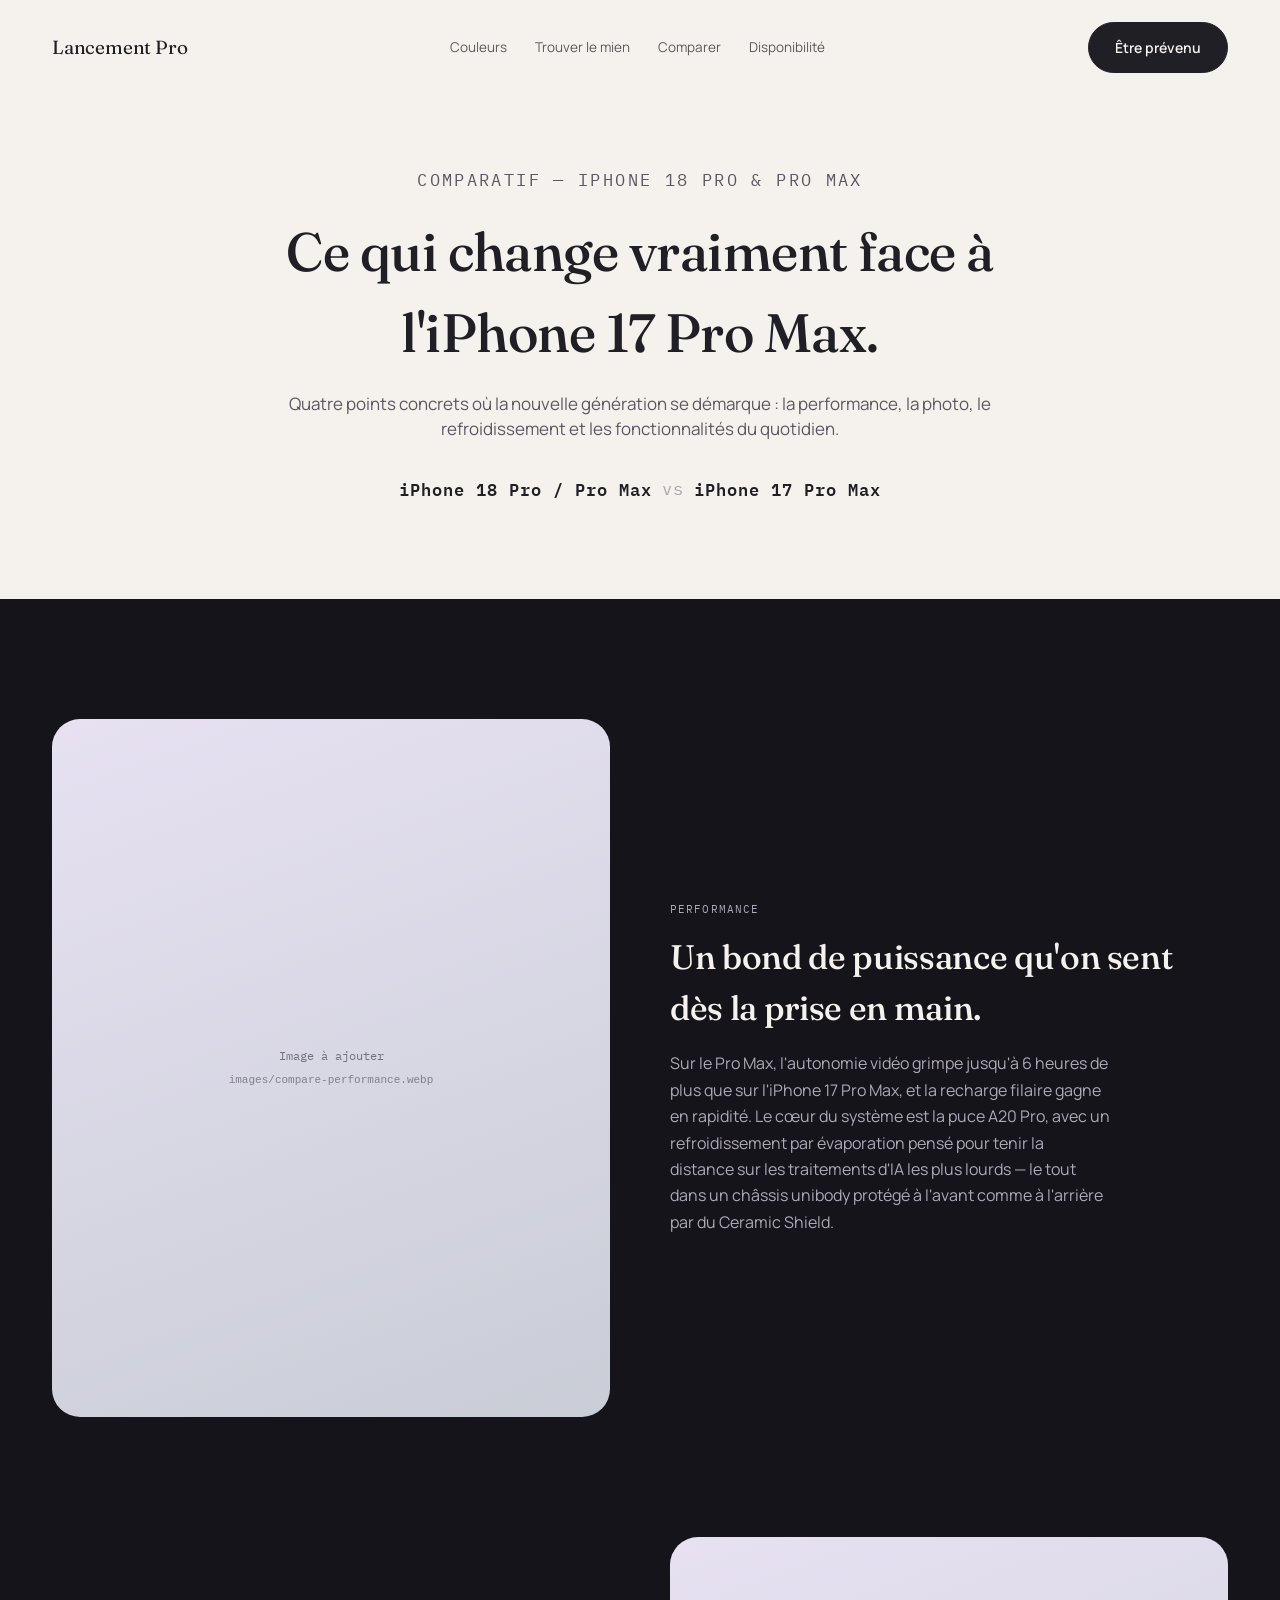
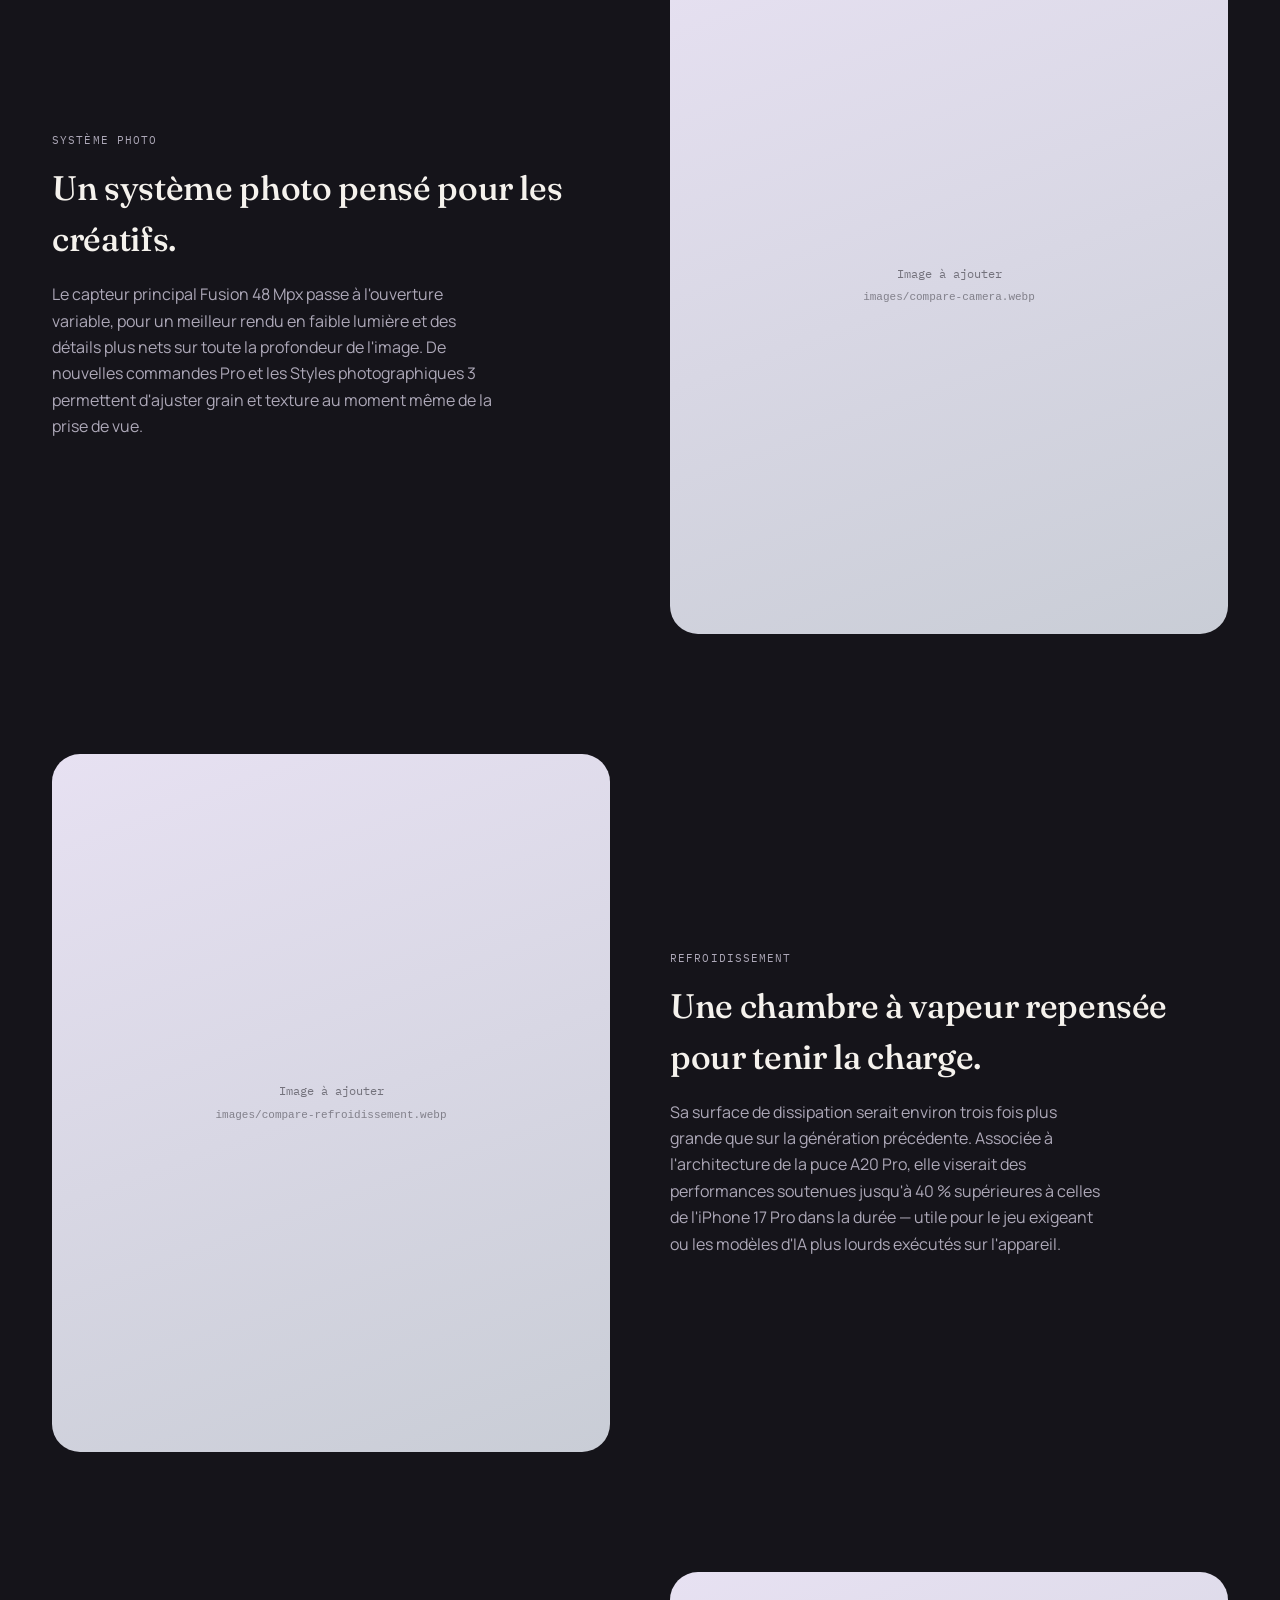
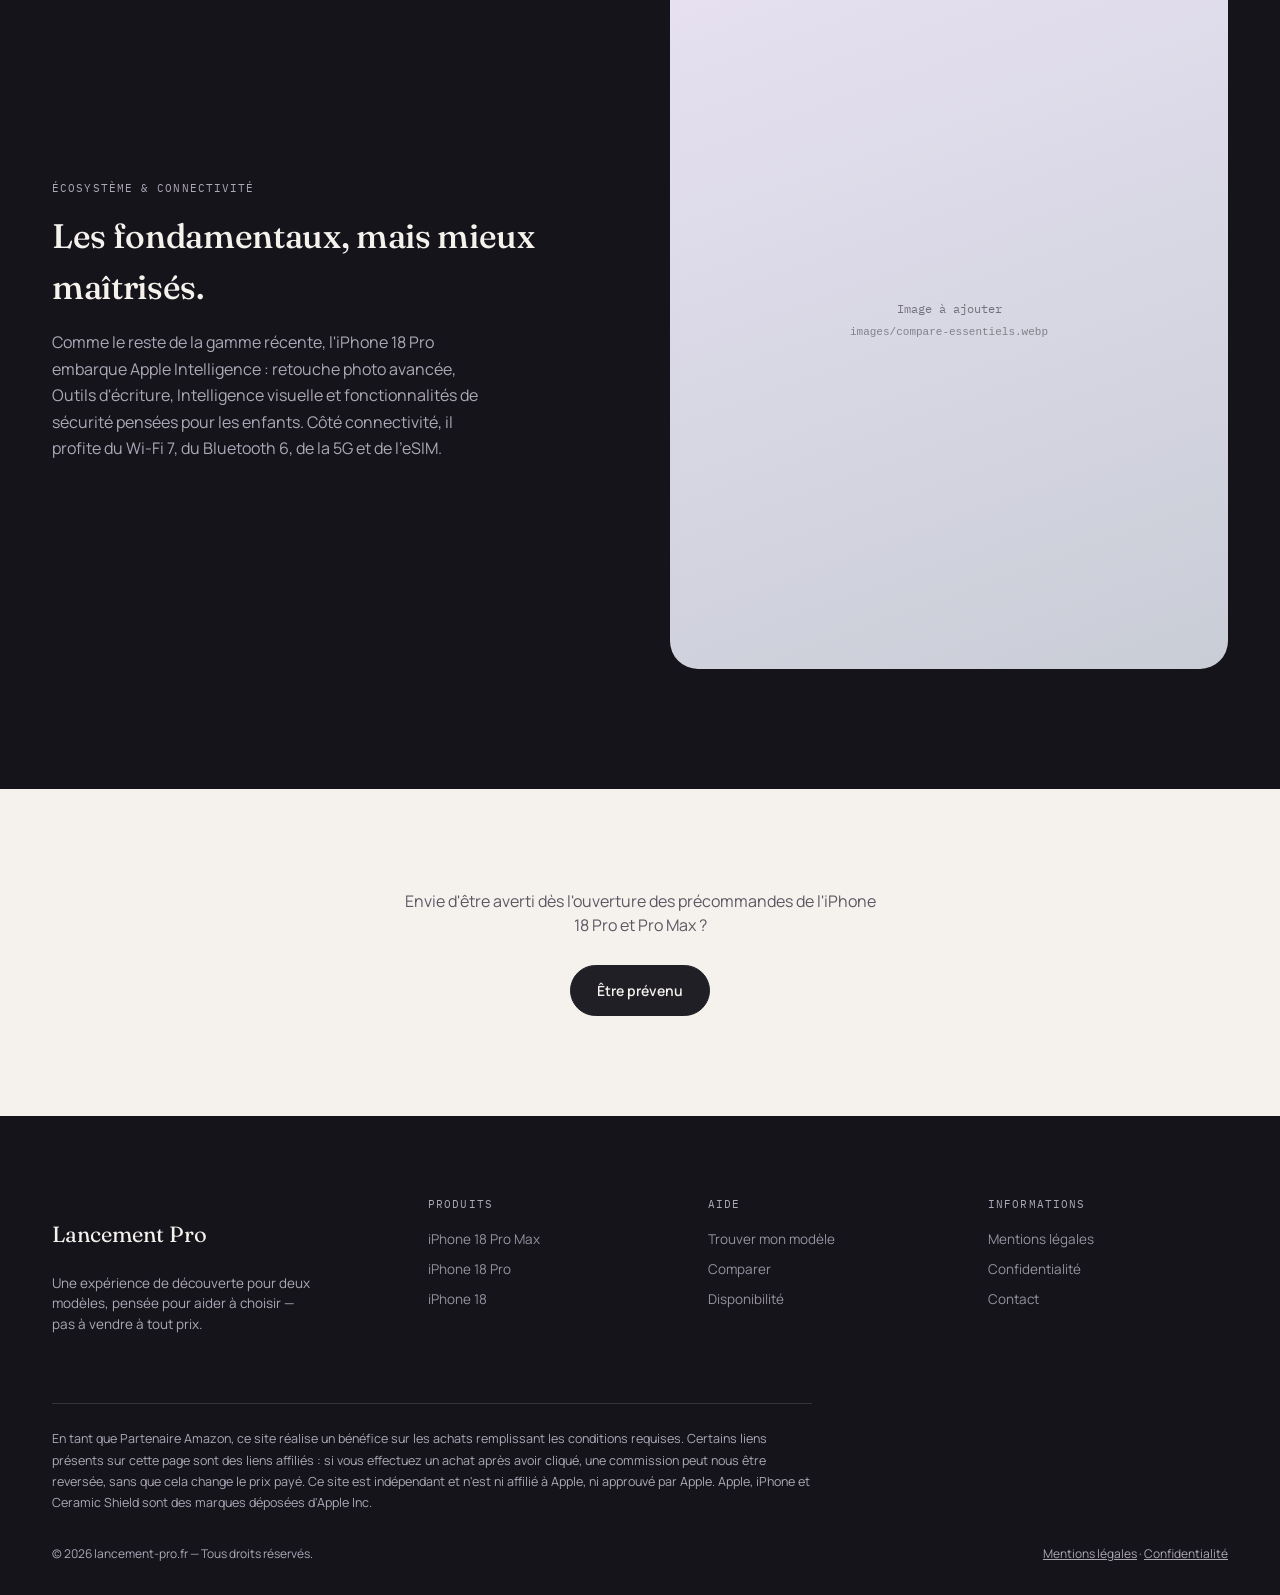
==== iphone-18-pro-vs-17-pro-max.html @ 3031c796 "Add files via upload" ====
<!DOCTYPE html>
<html lang="fr">
<head>
<meta charset="UTF-8">
<meta name="viewport" content="width=device-width, initial-scale=1.0">

<title>iPhone 18 Pro et Pro Max vs iPhone 17 Pro Max : ce qui change</title>
<meta name="description" content="Performance, photo, refroidissement et fonctionnalités : les quatre points où l'iPhone 18 Pro et Pro Max se démarquent réellement de l'iPhone 17 Pro Max.">
<link rel="canonical" href="https://www.lancement-pro.fr/iphone-18-pro-vs-17-pro-max.html">
<meta name="robots" content="index, follow, max-image-preview:large">
<meta name="theme-color" content="#F5F2ED">

<meta property="og:type" content="website">
<meta property="og:locale" content="fr_FR">
<meta property="og:site_name" content="Lancement Pro">
<meta property="og:title" content="iPhone 18 Pro et Pro Max vs iPhone 17 Pro Max : ce qui change">
<meta property="og:description" content="Performance, photo, refroidissement et fonctionnalités : ce que la nouvelle génération apporte réellement en plus.">
<meta property="og:url" content="https://www.lancement-pro.fr/iphone-18-pro-vs-17-pro-max.html">
<meta property="og:image" content="https://www.lancement-pro.fr/images/hero-iphone-18-pro-max.webp">

<link rel="icon" href="/favicon.ico" sizes="any">
<link rel="icon" href="/favicon.svg" type="image/svg+xml">
<link rel="apple-touch-icon" href="/apple-touch-icon.png">

<link rel="preconnect" href="https://fonts.googleapis.com">
<link rel="preconnect" href="https://fonts.gstatic.com" crossorigin>
<link rel="preload" as="style" href="https://fonts.googleapis.com/css2?family=Fraunces:ital,opsz,wght@0,9..144,300;0,9..144,400;0,9..144,500;0,9..144,600;1,9..144,400;1,9..144,500&family=Manrope:wght@400;500;600;700&family=IBM+Plex+Mono:wght@400;500&display=swap">
<link rel="stylesheet" href="https://fonts.googleapis.com/css2?family=Fraunces:ital,opsz,wght@0,9..144,300;0,9..144,400;0,9..144,500;0,9..144,600;1,9..144,400;1,9..144,500&family=Manrope:wght@400;500;600;700&family=IBM+Plex+Mono:wght@400;500&display=swap" media="print" onload="this.media='all'">
<noscript><link rel="stylesheet" href="https://fonts.googleapis.com/css2?family=Fraunces:ital,opsz,wght@0,9..144,300;0,9..144,400;0,9..144,500;0,9..144,600;1,9..144,400;1,9..144,500&family=Manrope:wght@400;500;600;700&family=IBM+Plex+Mono:wght@400;500&display=swap"></noscript>

<script>document.documentElement.classList.add('js');</script>

<style>
:root{
  --ivoire:#F5F2ED;
  --ivoire-2:#EFEBE3;
  --encre:#15141A;
  --lavande:#E7E1F2;
  --argent:#C9CDD6;
  --mauve:#8E76A8;
  --accent: var(--mauve);
  --text-ink:#201F26;
  --text-ink-soft:#5B5864;
  --text-light:#F5F2ED;
  --text-light-soft:#ADA8B8;
  --line: rgba(32,31,38,0.12);
  --line-light: rgba(245,242,237,0.14);
  --radius-m:14px;
  --radius-l:28px;
  --ease: cubic-bezier(.22,1,.36,1);
  --font-display:"Fraunces", ui-serif, Georgia, serif;
  --font-body:"Manrope", ui-sans-serif, system-ui, sans-serif;
  --font-mono:"IBM Plex Mono", ui-monospace, monospace;
}
*,*::before,*::after{box-sizing:border-box;}
html{scroll-behavior:smooth;}
@media (prefers-reduced-motion: reduce){
  html{scroll-behavior:auto;}
  *,*::before,*::after{animation-duration:0.01ms !important;animation-iteration-count:1 !important;transition-duration:0.01ms !important;scroll-behavior:auto !important;}
}
body{margin:0;background:var(--ivoire);color:var(--text-ink);font-family:var(--font-body);font-size:16px;line-height:1.5;-webkit-font-smoothing:antialiased;overflow-x:hidden;}
img{max-width:100%;display:block;height:auto;}
a{color:inherit;}
button{font-family:inherit;}
::selection{background:color-mix(in srgb, var(--accent) 22%, transparent);}

.wrap{max-width:1240px;margin:0 auto;padding:0 32px;}
@media (max-width:720px){.wrap{padding:0 20px;}}

.sr-only{position:absolute;width:1px;height:1px;padding:0;margin:-1px;overflow:hidden;clip:rect(0,0,0,0);white-space:nowrap;border:0;}
.skip-link{position:absolute;left:16px;top:-60px;z-index:300;background:var(--encre);color:var(--text-light);padding:12px 20px;border-radius:999px;font-size:13px;text-decoration:none;transition:top .2s var(--ease);}
.skip-link:focus{top:16px;}

.eyebrow{font-family:var(--font-mono);font-size:11px;letter-spacing:0.14em;text-transform:uppercase;color:var(--text-ink-soft);}
.eyebrow.on-dark{color:var(--text-light-soft);}
h1,h2,h3{font-family:var(--font-display);font-weight:500;letter-spacing:-0.01em;margin:0;}

.btn{display:inline-flex;align-items:center;gap:10px;padding:14px 26px;border-radius:999px;border:1px solid var(--text-ink);background:transparent;color:var(--text-ink);font-family:var(--font-body);font-weight:600;font-size:14px;cursor:pointer;text-decoration:none;transition:background .35s var(--ease), color .35s var(--ease), border-color .35s var(--ease), transform .2s var(--ease);}
.btn:hover{background:var(--text-ink);color:var(--ivoire);}
.btn:active{transform:scale(0.98);}
.btn:focus-visible{outline:2px solid var(--accent);outline-offset:3px;}
.btn.primary{background:var(--text-ink);color:var(--ivoire);}
.btn.primary:hover{background:var(--accent);border-color:var(--accent);color:var(--encre);}
.btn.on-dark{border-color:var(--text-light);color:var(--text-light);}
.btn.on-dark:hover{background:var(--text-light);color:var(--encre);}

/* ================= NAV (identique à la page d'accueil) ================= */
header.site-nav{position:fixed;top:0;left:0;right:0;z-index:100;padding:22px 0;transition:padding .4s var(--ease), background .4s var(--ease), border-color .4s var(--ease);border-bottom:1px solid transparent;}
header.site-nav.scrolled{padding:14px 0;background:rgba(245,242,237,0.86);backdrop-filter:blur(14px);-webkit-backdrop-filter:blur(14px);border-color:var(--line);}
.nav-inner{display:flex;align-items:center;justify-content:space-between;gap:24px;}
.nav-mark{font-family:var(--font-display);font-size:19px;letter-spacing:-0.01em;text-decoration:none;}
.nav-links{display:flex;gap:28px;list-style:none;margin:0;padding:0;font-size:13.5px;}
.nav-item-hidden{display:none;}
.nav-links a{text-decoration:none;opacity:.72;transition:opacity .25s;}
.nav-links a:hover,.nav-links a:focus-visible{opacity:1;}
.nav-cta{display:flex;align-items:center;gap:14px;}
.nav-toggle{display:none;align-items:center;justify-content:center;width:44px;height:44px;padding:0;background:none;border:1px solid var(--line);border-radius:999px;cursor:pointer;transition:background .25s, border-color .25s;}
.nav-toggle:focus-visible{outline:2px solid var(--accent);outline-offset:3px;}
.nav-toggle .bars{position:relative;width:18px;height:12px;display:block;}
.nav-toggle .bars span{position:absolute;left:0;width:100%;height:1.5px;background:var(--text-ink);border-radius:2px;transition:transform .3s var(--ease), opacity .2s var(--ease);}
.nav-toggle .bars span:nth-child(1){top:0;}
.nav-toggle .bars span:nth-child(2){top:5px;}
.nav-toggle .bars span:nth-child(3){top:10px;}
.nav-toggle[aria-expanded="true"] .bars span:nth-child(1){transform:translateY(5px) rotate(45deg);}
.nav-toggle[aria-expanded="true"] .bars span:nth-child(2){opacity:0;}
.nav-toggle[aria-expanded="true"] .bars span:nth-child(3){transform:translateY(-5px) rotate(-45deg);}
.nav-panel{display:none;position:fixed;inset:0;z-index:99;background:var(--ivoire);padding:104px 20px 40px;overflow-y:auto;opacity:0;transform:translateY(-12px);transition:opacity .3s var(--ease), transform .3s var(--ease);}
.nav-panel.open{opacity:1;transform:translateY(0);}
.nav-panel ul{list-style:none;margin:0;padding:0;display:flex;flex-direction:column;gap:4px;}
.nav-panel a:not(.btn){display:block;padding:16px 0;font-family:var(--font-display);font-size:26px;font-weight:500;letter-spacing:-0.01em;text-decoration:none;border-bottom:1px solid var(--line);}
.nav-panel a:not(.btn):focus-visible{outline:2px solid var(--accent);outline-offset:2px;}
.nav-panel .btn{margin-top:28px;width:100%;justify-content:center;}
body.nav-open{overflow:hidden;}
@media (max-width:860px){
  .nav-links{display:none;}
  .nav-cta .btn{display:none;}
  .nav-toggle{display:inline-flex;}
  .nav-panel:not([hidden]){display:block;}
}
@supports (padding: max(0px)){
  header.site-nav{padding-left:max(0px, env(safe-area-inset-left));padding-right:max(0px, env(safe-area-inset-right));}
}

/* ================= REVEAL ================= */
.js .reveal{opacity:0;transform:translateY(28px);transition:opacity .9s var(--ease), transform .9s var(--ease);}
.js .reveal.in{opacity:1;transform:translateY(0);}

/* ================= INTRO ================= */
main{padding-top:150px;}
.intro-head{max-width:720px;margin:0 auto 8px;text-align:center;}
.intro-head h1{font-size:clamp(32px,4.6vw,54px);margin-top:16px;}
.intro-head p{margin-top:18px;color:var(--text-ink-soft);font-size:17px;}
.compare-vs-chip{
  display:inline-flex;align-items:center;gap:10px;margin-top:28px;
  font-family:var(--font-mono);font-size:12px;letter-spacing:.06em;
  color:var(--text-ink-soft);
}
.compare-vs-chip strong{color:var(--text-ink);font-weight:600;}
.compare-vs-chip span.sep{opacity:.5;}

/* ================= SECTIONS IMAGE / TEXTE ================= */
.dark-section{background:var(--encre);color:var(--text-light);padding:120px 0;margin-top:80px;}
@media (max-width:720px){.dark-section{padding:80px 0;}}
.moment{display:grid;grid-template-columns:1fr 1fr;gap:60px;align-items:center;}
.moment:nth-of-type(even){direction:rtl;}
.moment:nth-of-type(even) > *{direction:ltr;}
@media (max-width:900px){.moment,.moment:nth-of-type(even){grid-template-columns:1fr;direction:ltr;gap:36px;}}
.moment + .moment{margin-top:120px;}
@media (max-width:900px){.moment + .moment{margin-top:80px;}}
.moment-media{aspect-ratio:4/5;border-radius:var(--radius-l);background:linear-gradient(160deg, var(--lavande), var(--argent));position:relative;overflow:hidden;}
.moment-media img{width:100%;height:100%;object-fit:cover;}
.compare-media-ph{
  display:none;position:absolute;inset:0;align-items:center;justify-content:center;flex-direction:column;
  text-align:center;gap:6px;padding:24px;
  font-family:var(--font-mono);font-size:12px;line-height:1.6;color:rgba(32,31,38,0.55);
}
.compare-media-ph code{font-size:11px;opacity:.85;}
.moment-tag{font-family:var(--font-mono);font-size:11px;letter-spacing:.1em;text-transform:uppercase;color:var(--text-light-soft);}
.moment-copy h3{font-size:clamp(24px,3.2vw,34px);margin-top:14px;}
.moment-copy p{margin-top:16px;color:var(--text-light-soft);max-width:440px;line-height:1.65;}

/* ================= CTA DE FIN ================= */
.compare-end{padding:100px 0;text-align:center;}
.compare-end p{color:var(--text-ink-soft);max-width:480px;margin:0 auto 28px;font-size:16px;}

/* ================= FOOTER ================= */
footer{background:var(--encre);color:var(--text-light-soft);padding:80px 0 32px;}
.footer-grid{display:grid;grid-template-columns:1.4fr repeat(3,1fr);gap:40px;}
@media (max-width:800px){.footer-grid{grid-template-columns:1fr 1fr;}}
.footer-mark{font-family:var(--font-display);font-size:22px;color:var(--text-light);}
.footer-intro{margin-top:14px;max-width:260px;font-size:13.5px;}
.footer-col h2{font-family:var(--font-mono);font-size:11px;font-weight:400;letter-spacing:.1em;text-transform:uppercase;color:var(--text-light-soft);margin:0 0 16px;}
.footer-col ul{list-style:none;padding:0;margin:0;display:flex;flex-direction:column;gap:10px;font-size:13.5px;}
.footer-col a{text-decoration:none;opacity:.85;}
.footer-col a:hover,.footer-col a:focus-visible{opacity:1;text-decoration:underline;}
.footer-disclosure{margin-top:56px;padding-top:24px;border-top:1px solid var(--line-light);font-size:12.5px;line-height:1.7;max-width:760px;}
.footer-disclosure a{color:var(--text-light);}
.footer-bottom{margin-top:32px;display:flex;justify-content:space-between;flex-wrap:wrap;gap:12px;font-size:12px;}

@media (max-width:380px){.wrap{padding:0 16px;}}
</style>
</head>
<body>

<a href="#contenu" class="skip-link">Aller au contenu principal</a>

<!-- ================= NAV ================= -->
<header class="site-nav" id="siteNav">
  <div class="wrap nav-inner">
    <a href="index.html#top" class="nav-mark">Lancement Pro</a>
    <nav aria-label="Navigation principale">
      <ul class="nav-links">
        <li class="nav-item-hidden"><a href="index.html#pro-max">Pro Max</a></li>
        <li><a href="index.html#couleurs">Couleurs</a></li>
        <li><a href="index.html#diagnostic">Trouver le mien</a></li>
        <li><a href="iphone-18-pro-vs-17-pro-max.html" aria-current="page">Comparer</a></li>
        <li><a href="index.html#disponibilite">Disponibilité</a></li>
      </ul>
    </nav>
    <div class="nav-cta">
      <a href="index.html#disponibilite" class="btn primary">Être prévenu</a>
      <button type="button" class="nav-toggle" id="navToggle" aria-expanded="false" aria-controls="navPanel" aria-label="Ouvrir le menu">
        <span class="bars" aria-hidden="true"><span></span><span></span><span></span></span>
      </button>
    </div>
  </div>
</header>

<div class="nav-panel" id="navPanel" hidden>
  <nav aria-label="Navigation mobile">
    <ul>
      <li class="nav-item-hidden"><a href="index.html#pro-max">Pro Max</a></li>
      <li><a href="index.html#couleurs">Couleurs</a></li>
      <li><a href="index.html#diagnostic">Trouver le mien</a></li>
      <li><a href="iphone-18-pro-vs-17-pro-max.html" aria-current="page">Comparer</a></li>
      <li><a href="index.html#disponibilite">Disponibilité</a></li>
      <li><a href="index.html#ecosysteme">Autour de l'iPhone</a></li>
    </ul>
    <a href="index.html#disponibilite" class="btn primary">Être prévenu</a>
  </nav>
</div>

<main id="contenu">

<section>
  <div class="wrap">
    <div class="intro-head reveal">
      <p class="eyebrow">Comparatif — iPhone 18 Pro &amp; Pro Max</p>
      <h1>Ce qui change vraiment face à l'iPhone 17 Pro Max.</h1>
      <p>Quatre points concrets où la nouvelle génération se démarque : la performance, la photo, le refroidissement et les fonctionnalités du quotidien.</p>
      <p class="compare-vs-chip"><strong>iPhone 18 Pro / Pro Max</strong><span class="sep">vs</span><strong>iPhone 17 Pro Max</strong></p>
    </div>
  </div>
</section>

<!-- ================= SECTIONS IMAGE / TEXTE ================= -->
<section class="dark-section">
  <div class="wrap">

    <div class="moment reveal">
      <div class="moment-media">
        <img src="images/compare-performance.webp" alt="iPhone 18 Pro Max, puce A20 Pro et système photo Fusion 48 Mpx" loading="lazy" decoding="async" onerror="this.style.display='none'; this.nextElementSibling.style.display='flex';">
        <span class="compare-media-ph">Image à ajouter<br><code>images/compare-performance.webp</code></span>
      </div>
      <div class="moment-copy">
        <p class="moment-tag">Performance</p>
        <h3>Un bond de puissance qu'on sent dès la prise en main.</h3>
        <p>Sur le Pro Max, l'autonomie vidéo grimpe jusqu'à 6 heures de plus que sur l'iPhone 17 Pro Max, et la recharge filaire gagne en rapidité. Le cœur du système est la puce A20 Pro, avec un refroidissement par évaporation pensé pour tenir la distance sur les traitements d'IA les plus lourds — le tout dans un châssis unibody protégé à l'avant comme à l'arrière par du Ceramic Shield.</p>
      </div>
    </div>

    <div class="moment reveal">
      <div class="moment-media">
        <img src="images/compare-camera.webp" alt="Module photo Fusion 48 Mpx à ouverture variable de l'iPhone 18 Pro" loading="lazy" decoding="async" onerror="this.style.display='none'; this.nextElementSibling.style.display='flex';">
        <span class="compare-media-ph">Image à ajouter<br><code>images/compare-camera.webp</code></span>
      </div>
      <div class="moment-copy">
        <p class="moment-tag">Système photo</p>
        <h3>Un système photo pensé pour les créatifs.</h3>
        <p>Le capteur principal Fusion 48 Mpx passe à l'ouverture variable, pour un meilleur rendu en faible lumière et des détails plus nets sur toute la profondeur de l'image. De nouvelles commandes Pro et les Styles photographiques 3 permettent d'ajuster grain et texture au moment même de la prise de vue.</p>
      </div>
    </div>

    <div class="moment reveal">
      <div class="moment-media">
        <img src="images/compare-refroidissement.webp" alt="Chambre à vapeur agrandie de l'iPhone 18 Pro" loading="lazy" decoding="async" onerror="this.style.display='none'; this.nextElementSibling.style.display='flex';">
        <span class="compare-media-ph">Image à ajouter<br><code>images/compare-refroidissement.webp</code></span>
      </div>
      <div class="moment-copy">
        <p class="moment-tag">Refroidissement</p>
        <h3>Une chambre à vapeur repensée pour tenir la charge.</h3>
        <p>Sa surface de dissipation serait environ trois fois plus grande que sur la génération précédente. Associée à l'architecture de la puce A20 Pro, elle viserait des performances soutenues jusqu'à 40&nbsp;% supérieures à celles de l'iPhone 17 Pro dans la durée — utile pour le jeu exigeant ou les modèles d'IA plus lourds exécutés sur l'appareil.</p>
      </div>
    </div>

    <div class="moment reveal">
      <div class="moment-media">
        <img src="images/compare-essentiels.webp" alt="Apple Intelligence et connectivité de l'iPhone 18 Pro" loading="lazy" decoding="async" onerror="this.style.display='none'; this.nextElementSibling.style.display='flex';">
        <span class="compare-media-ph">Image à ajouter<br><code>images/compare-essentiels.webp</code></span>
      </div>
      <div class="moment-copy">
        <p class="moment-tag">Écosystème &amp; connectivité</p>
        <h3>Les fondamentaux, mais mieux maîtrisés.</h3>
        <p>Comme le reste de la gamme récente, l'iPhone 18 Pro embarque Apple Intelligence&nbsp;: retouche photo avancée, Outils d'écriture, Intelligence visuelle et fonctionnalités de sécurité pensées pour les enfants. Côté connectivité, il profite du Wi-Fi 7, du Bluetooth 6, de la 5G et de l'eSIM.</p>
      </div>
    </div>

  </div>
</section>

<section class="compare-end">
  <div class="wrap">
    <p>Envie d'être averti dès l'ouverture des précommandes de l'iPhone 18 Pro et Pro Max&nbsp;?</p>
    <a href="index.html#disponibilite" class="btn primary">Être prévenu</a>
  </div>
</section>

</main>

<footer>
  <div class="wrap">
    <div class="footer-grid">
      <div>
        <p class="footer-mark">Lancement Pro</p>
        <p class="footer-intro">Une expérience de découverte pour deux modèles, pensée pour aider à choisir — pas à vendre à tout prix.</p>
      </div>
      <div class="footer-col">
        <h2>Produits</h2>
        <ul>
          <li><a href="index.html#pro-max">iPhone 18 Pro Max</a></li>
          <li><a href="index.html#comparer">iPhone 18 Pro</a></li>
          <li><a href="index.html#disponibilite">iPhone 18</a></li>
        </ul>
      </div>
      <div class="footer-col">
        <h2>Aide</h2>
        <ul>
          <li><a href="index.html#diagnostic">Trouver mon modèle</a></li>
          <li><a href="index.html#comparer">Comparer</a></li>
          <li><a href="index.html#disponibilite">Disponibilité</a></li>
        </ul>
      </div>
      <div class="footer-col">
        <h2>Informations</h2>
        <ul>
          <li><a href="mentions-legales.html">Mentions légales</a></li>
          <li><a href="politique-confidentialite.html">Confidentialité</a></li>
          <li><a href="mentions-legales.html#contact">Contact</a></li>
        </ul>
      </div>
    </div>

    <p class="footer-disclosure">
      En tant que Partenaire Amazon, ce site réalise un bénéfice sur les achats remplissant les conditions requises.
      Certains liens présents sur cette page sont des liens affiliés&nbsp;: si vous effectuez un achat après avoir cliqué,
      une commission peut nous être reversée, sans que cela change le prix payé.
      Ce site est indépendant et n'est ni affilié à Apple, ni approuvé par Apple.
      Apple, iPhone et Ceramic Shield sont des marques déposées d'Apple Inc.
    </p>

    <div class="footer-bottom">
      <span>© 2026 lancement-pro.fr — Tous droits réservés.</span>
      <span><a href="mentions-legales.html">Mentions légales</a> · <a href="politique-confidentialite.html">Confidentialité</a></span>
    </div>
  </div>
</footer>

<script>
(function(){
  "use strict";
  var reducedMotion = window.matchMedia('(prefers-reduced-motion: reduce)').matches;

  var nav = document.getElementById('siteNav');
  function onScrollNav(){
    if(window.scrollY > 40){ nav.classList.add('scrolled'); }
    else{ nav.classList.remove('scrolled'); }
  }
  document.addEventListener('scroll', onScrollNav, {passive:true});
  onScrollNav();

  var navToggle = document.getElementById('navToggle');
  var navPanel = document.getElementById('navPanel');
  function closeMenu(){
    navToggle.setAttribute('aria-expanded','false');
    navToggle.setAttribute('aria-label','Ouvrir le menu');
    navPanel.classList.remove('open');
    document.body.classList.remove('nav-open');
    window.setTimeout(function(){
      if(navToggle.getAttribute('aria-expanded') === 'false'){ navPanel.hidden = true; }
    }, 300);
  }
  function openMenu(){
    navPanel.hidden = false;
    void navPanel.offsetWidth;
    navToggle.setAttribute('aria-expanded','true');
    navToggle.setAttribute('aria-label','Fermer le menu');
    navPanel.classList.add('open');
    document.body.classList.add('nav-open');
  }
  navToggle.addEventListener('click', function(){
    if(navToggle.getAttribute('aria-expanded') === 'true'){ closeMenu(); } else { openMenu(); }
  });
  navPanel.querySelectorAll('a').forEach(function(link){ link.addEventListener('click', closeMenu); });
  document.addEventListener('keydown', function(e){
    if(e.key === 'Escape' && navToggle.getAttribute('aria-expanded') === 'true'){
      closeMenu();
      navToggle.focus();
    }
  });
  window.matchMedia('(min-width: 861px)').addEventListener('change', function(e){
    if(e.matches && navToggle.getAttribute('aria-expanded') === 'true'){ closeMenu(); }
  });

  var revealEls = document.querySelectorAll('.reveal');
  if('IntersectionObserver' in window && !reducedMotion){
    var io = new IntersectionObserver(function(entries){
      entries.forEach(function(entry){
        if(entry.isIntersecting){
          entry.target.classList.add('in');
          io.unobserve(entry.target);
        }
      });
    }, {threshold:0.15, rootMargin:'0px 0px -60px 0px'});
    revealEls.forEach(function(el){ io.observe(el); });
  } else {
    revealEls.forEach(function(el){ el.classList.add('in'); });
  }
})();
</script>
</body>
</html>
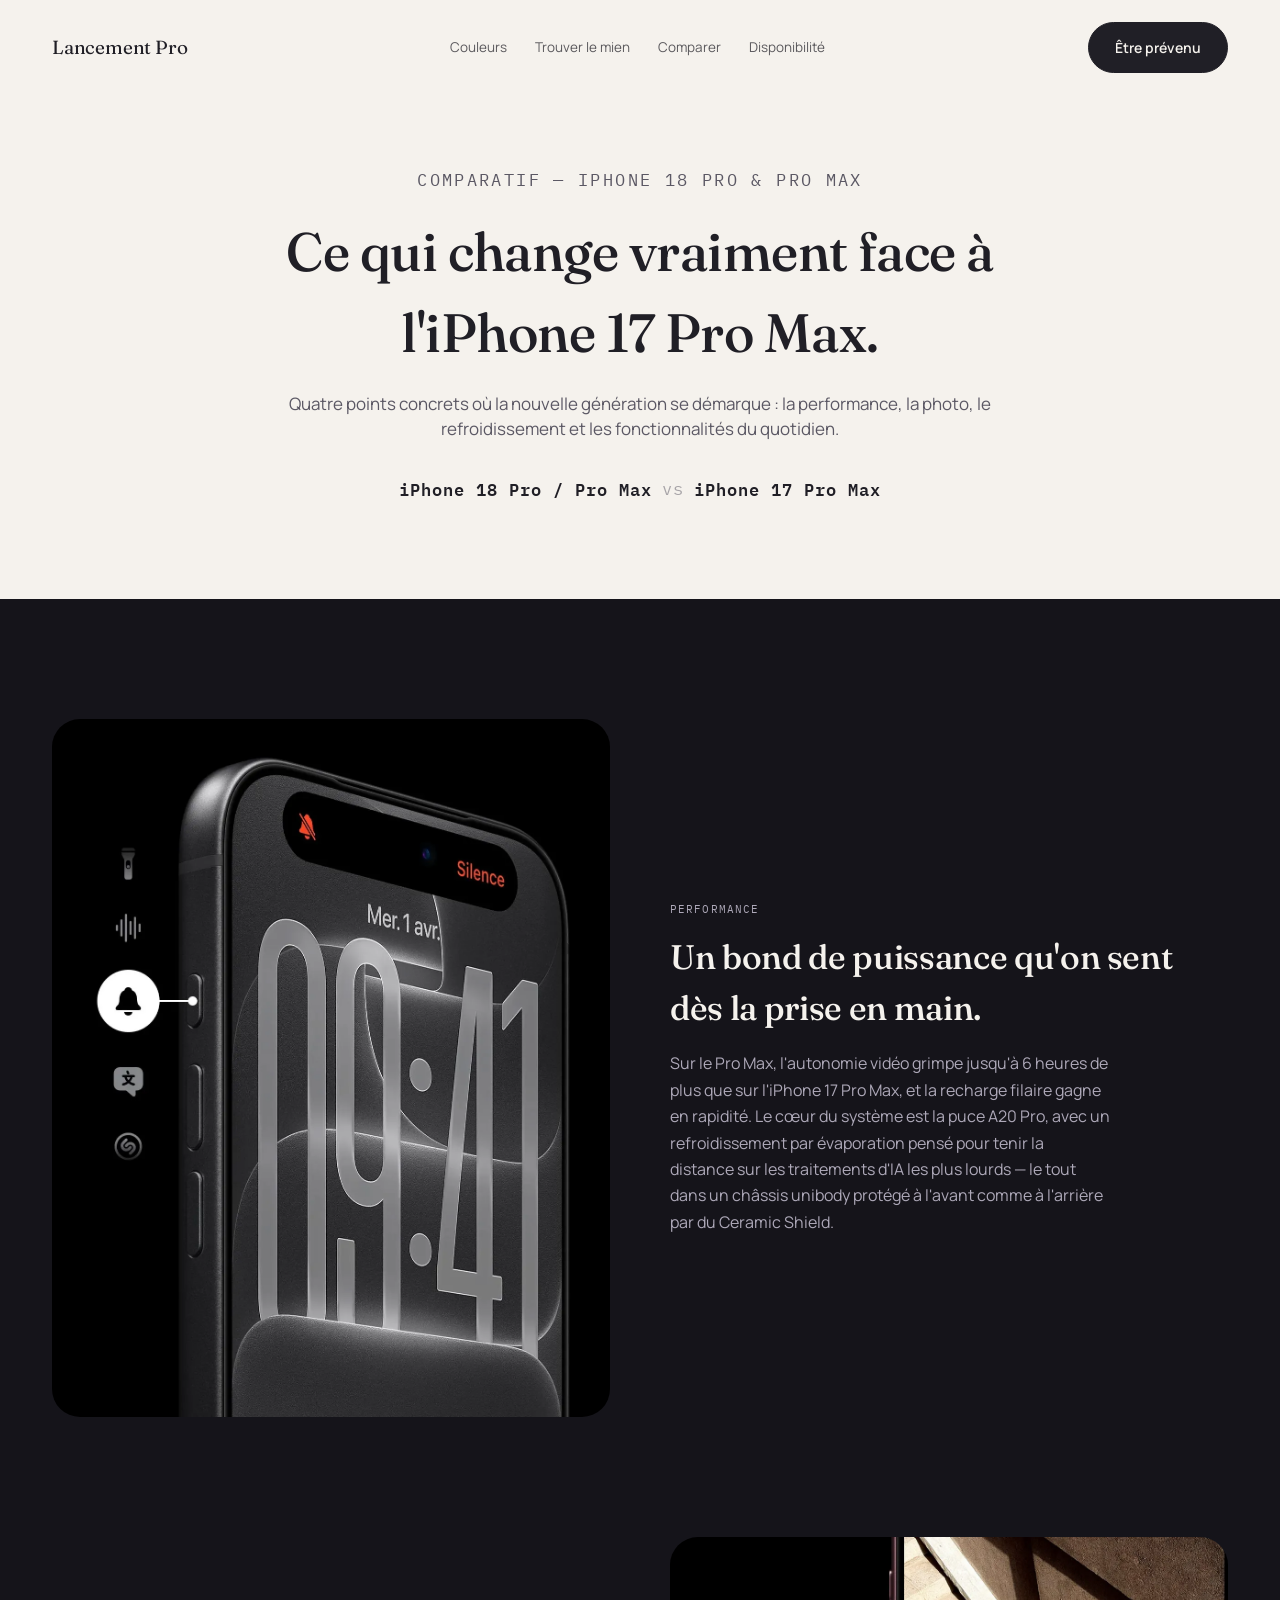
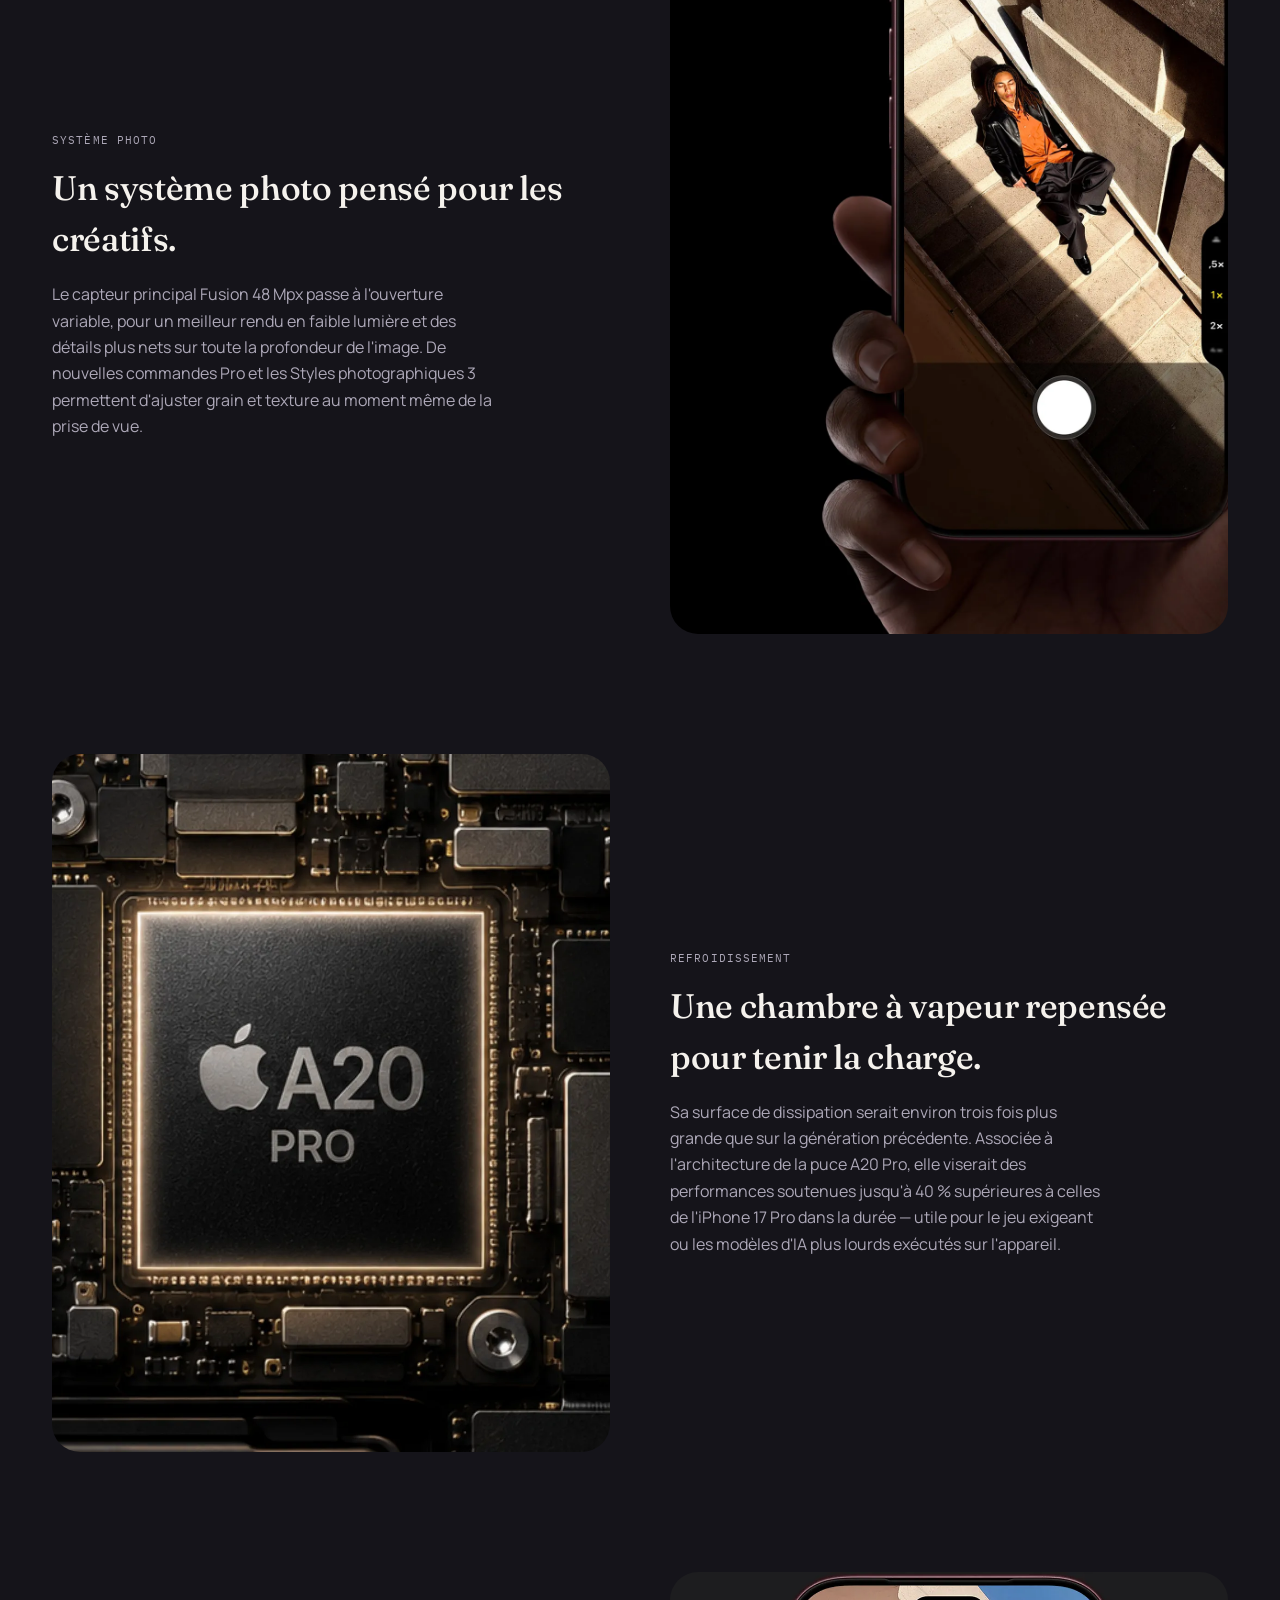
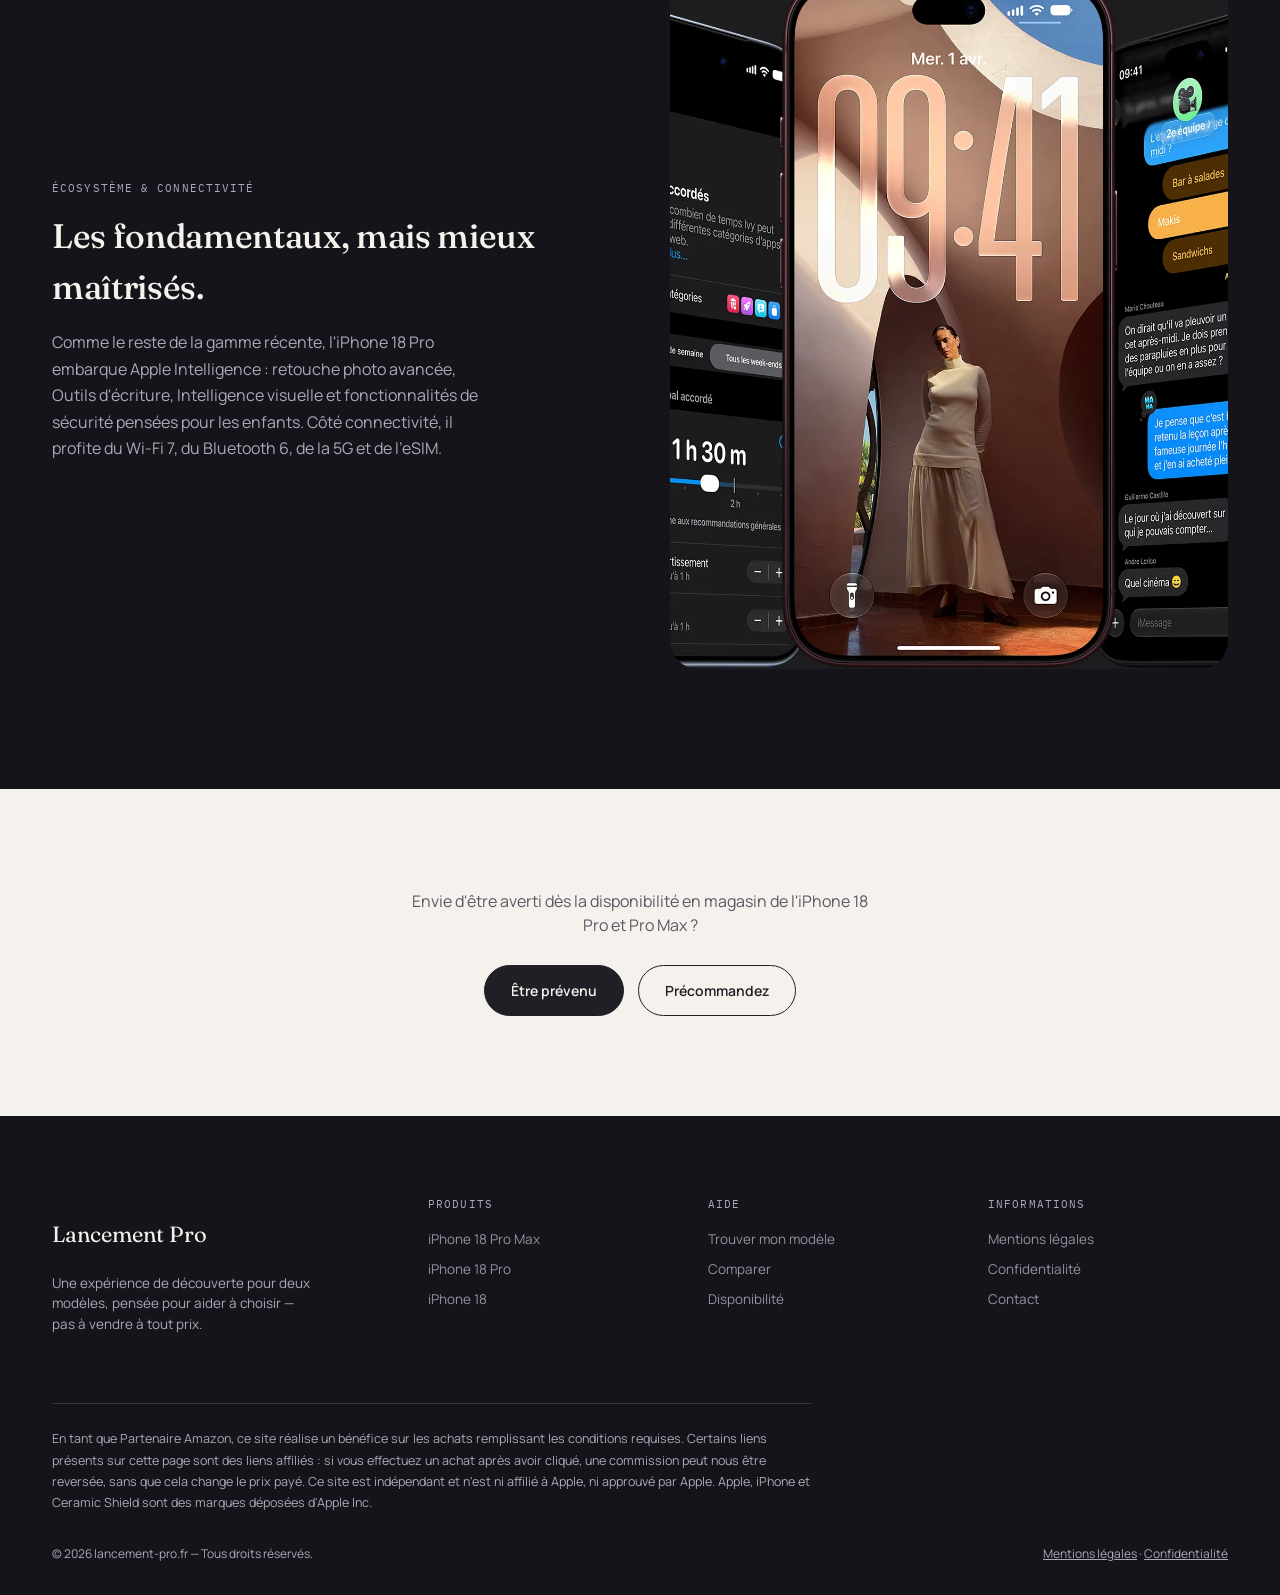
==== commit bff3e1ea: "Update availability message and add pre-order link" ====
--- a/iphone-18-pro-vs-17-pro-max.html
+++ b/iphone-18-pro-vs-17-pro-max.html
@@ -162,6 +162,7 @@
 /* ================= CTA DE FIN ================= */
 .compare-end{padding:100px 0;text-align:center;}
 .compare-end p{color:var(--text-ink-soft);max-width:480px;margin:0 auto 28px;font-size:16px;}
+.compare-end-actions{display:flex;gap:14px;justify-content:center;flex-wrap:wrap;}
 
 /* ================= FOOTER ================= */
 footer{background:var(--encre);color:var(--text-light-soft);padding:80px 0 32px;}
@@ -290,8 +291,11 @@
 
 <section class="compare-end">
   <div class="wrap">
-    <p>Envie d'être averti dès l'ouverture des précommandes de l'iPhone 18 Pro et Pro Max&nbsp;?</p>
-    <a href="index.html#disponibilite" class="btn primary">Être prévenu</a>
+    <p>Envie d'être averti dès la disponibilité en magasin de l'iPhone 18 Pro et Pro Max&nbsp;?</p>
+    <div class="compare-end-actions">
+      <a href="index.html#disponibilite" class="btn primary">Être prévenu</a>
+      <a href="https://www.amazon.fr/dp/B0HJBDGDY1?th=1&amp;linkCode=ll2&amp;tag=danybgv-21&amp;linkId=cdbe8b5d4875ab09635aeb07f25b881c&amp;ref_=as_li_ss_tl" class="btn" rel="sponsored nofollow noopener" target="_blank">Précommandez</a>
+    </div>
   </div>
 </section>
 
